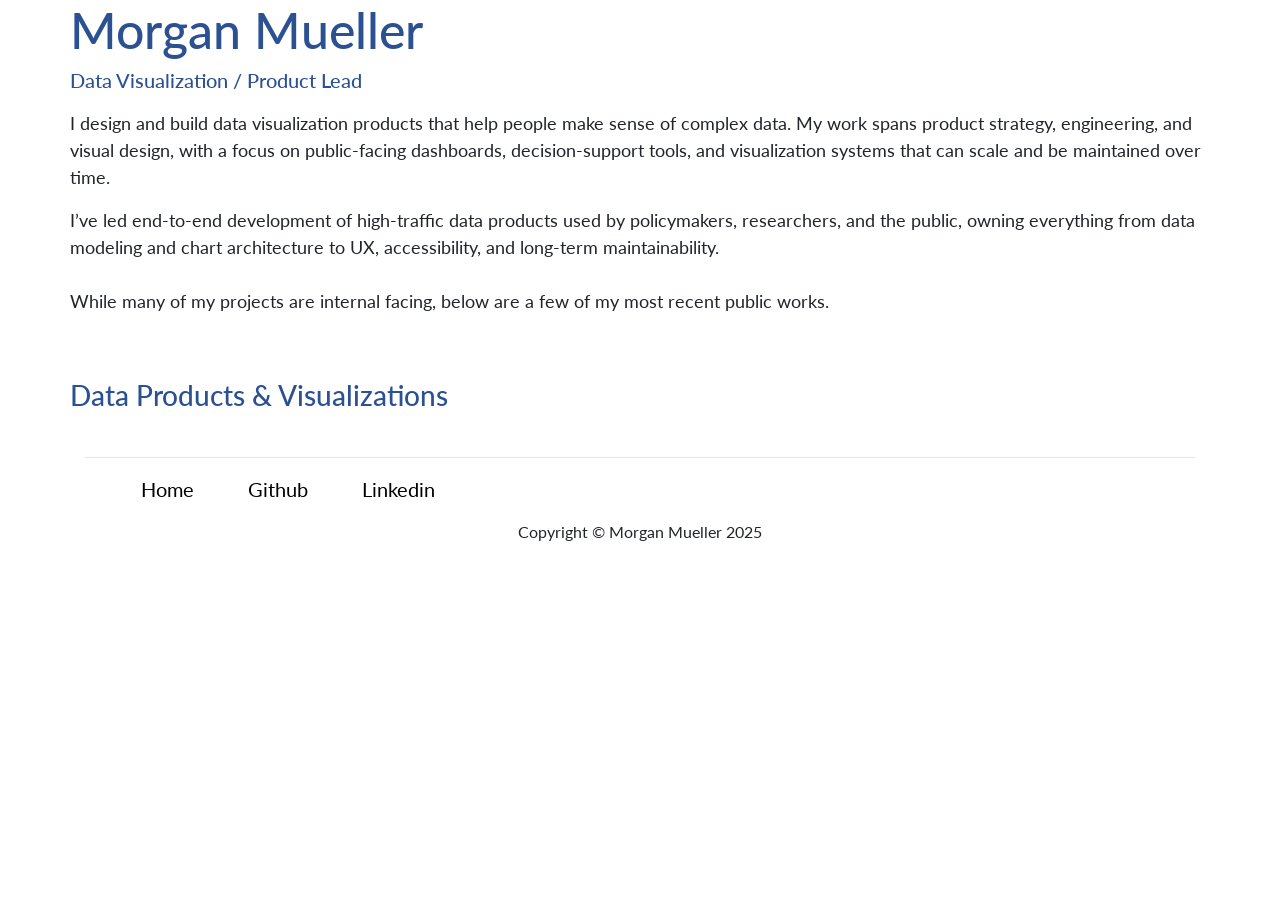
==== index.html @ 9fc016d5 "first commit" ====
<!DOCTYPE html>
<html lang="en">

<head>
  <link href="https://fonts.googleapis.com/css?family=Lato" rel="stylesheet">
  <meta property="og:title" content="Morgan Mueller | Developer & Product Lead" />
  <meta property="og:description" content="Morgan Mueller is a Data Product Lead interested in digital accessablity and pulic health" />
  <meta property="og:url" content="http://morganmueller.github.io" />

  <meta charset="utf-8">
  <meta http-equiv="X-UA-Compatible" content="IE=edge">
  <meta name="viewport" content="width=device-width, initial-scale=1">
  <meta name="author" content="Morgan Mueller">
  <meta name="description" content="Morgan Mueller. Engineer. Product Lead">
  <meta name="keywords" content="Morgan Mueller, data visualization, data journalism, product, writing, coding, programming, NYU">

  <title>Morgan Mueller | Developer & Product Lead</title>
  <link rel="stylesheet" href="https://maxcdn.bootstrapcdn.com/bootstrap/4.0.0-beta/css/bootstrap.min.css" integrity="sha384-/Y6pD6FV/Vv2HJnA6t+vslU6fwYXjCFtcEpHbNJ0lyAFsXTsjBbfaDjzALeQsN6M" crossorigin="anonymous">
  <link rel="stylesheet" href="https://maxcdn.bootstrapcdn.com/font-awesome/4.5.0/css/font-awesome.min.css">

  <!-- Custom CSS -->
  <link href="./css/main.css" rel="stylesheet">
</head>

<body>

  
  <!-- Page Content -->
  <div class="container">

    <!-- Page Header -->
    <div class="row">
      <div class="intro">
        <h1>Morgan Mueller</h1>
        <h4>Data Visualization / Product Lead</h4>
        
        <p>
          I design and build data visualization products that help people make sense of complex data.
          My work spans product strategy, engineering, and visual design, with a focus on
          public-facing dashboards, decision-support tools, and visualization systems that
          can scale and be maintained over time.
        </p>
        
        <p>
        I’ve led end-to-end development of high-traffic data products used by policymakers,
        researchers, and the public, owning everything from data modeling and chart
        architecture to UX, accessibility, and long-term maintainability.
        <br>
        <br>
        While many of my projects are internal facing, below are a few of my most recent public works.
        </p>
      <br>
      <br>

      </div>
    </div>
    <!-- /.row -->

  <!-- Projects Row -->
  <div class="row data">
    <h3>Data Products & Visualizations</h3>
  </div>
  <section id="code-projects">
  </section>
  
    
  <hr>

  <!-- Footer -->
  <footer>
    <div class="container">
      <div class="row">
        <nav>
          <ul>
            <li><a href="#">Home</a></li>
            <li id="github"><a href="https://github.com/morganmueller" target="blank">Github</a></li>
            <li><a href="https://www.linkedin.com/in/morgan-mueller-6b3719a3/" target="_blank">Linkedin</a></li>
          </ul>
        </nav>

        <div class="col-lg-12">
          <p>Copyright &copy; Morgan Mueller 2025</p>
        </div>
      </div>
    <!-- /.row -->
    </div>
  </footer>

  </div>

  <!-- /.container -->

  <script src="https://d3js.org/d3.v5.min.js"></script>
  <script src="main.js"></script>

</body>
</html>
---- css/main.css ----
body {
  font-family: 'Lato', sans-serif, 'Times New Roman';
 }

.container {
  /*max-width: 50em;*/
  margin: 0 auto;
  width: 90%;
}

li {
  display: inline-block;
  padding-right: 50px;
  font-size: 20px;
}

i {
  color: black;
}

.icon {
  padding-right: 15px;
}

h1 {
  font-size: 50px;
  text-align: left;
  color: rgb(43, 81, 147);
}

h3 {
  text-align: left;
  color: rgb(43, 81, 147);
}

.intro h4 {
  text-align: left;
  font-size: 20px;
  padding-bottom: 10px;
  color: rgb(43, 81, 147);
}


nav ul{
  padding-left: 0;
  text-align: left;
}

nav ul li:last-child{
  padding-right: 0;
}

section {
  padding: 10px 0 10px 0;
}

#code-projects {
  display: flex;
  flex-wrap: wrap;
  justify-content: space-between;
}

#writing-projects {
  max-width: 800px;
}

.intro {
  margin: 0 auto
}

.intro p {
  font-size: 18px;
}

span {
  color: #fafafa;
  padding: 3px;
}

.data h2,
.writing h2,
.open-source h2 {
  margin-left: 15px;
  /*font-size: 34px;*/
  color: rgb(43, 81, 147);
}

a {
  color: black;
}

.linkout {
  color: #666666;
}

/*.portfolio-item:hover {
  opacity: 0.65;
  cursor: pointer;
}*/

.portfolio-item {
  border: 1px solid #d3d3d3;
  padding: 12px;
  margin: 0.75em 0;
  border-radius: 4px;
  background-color: #fff;
}
#code-projects .portfolio-item {
  width: 320px;
  margin: .5em 0;
}

.portfolio-item__title {
  font-size: 1.2em;
  margin: .5em auto;
  line-height: 1.2;
}

.portfolio-item__org {
  font-size: .9em;
}

.portfolio-item__org span {
  color: #606060;
  font-weight: 600;
  padding: 3px;
}

.portfolio-item img {
  width: 300px;
}

footer {
  margin: 10px 0;
  text-align: center;
}

.lightbox {
  display: none;
}

.lightbox p {
  font-size: 20px;
}

@media screen and (max-width: 484px) {
  .portfolio-item {
  margin: 1em auto;
  border-bottom: 2px solid #d3d3d3;
  }

  .portfolio-item__title {
    margin: 1em auto;
  }
}
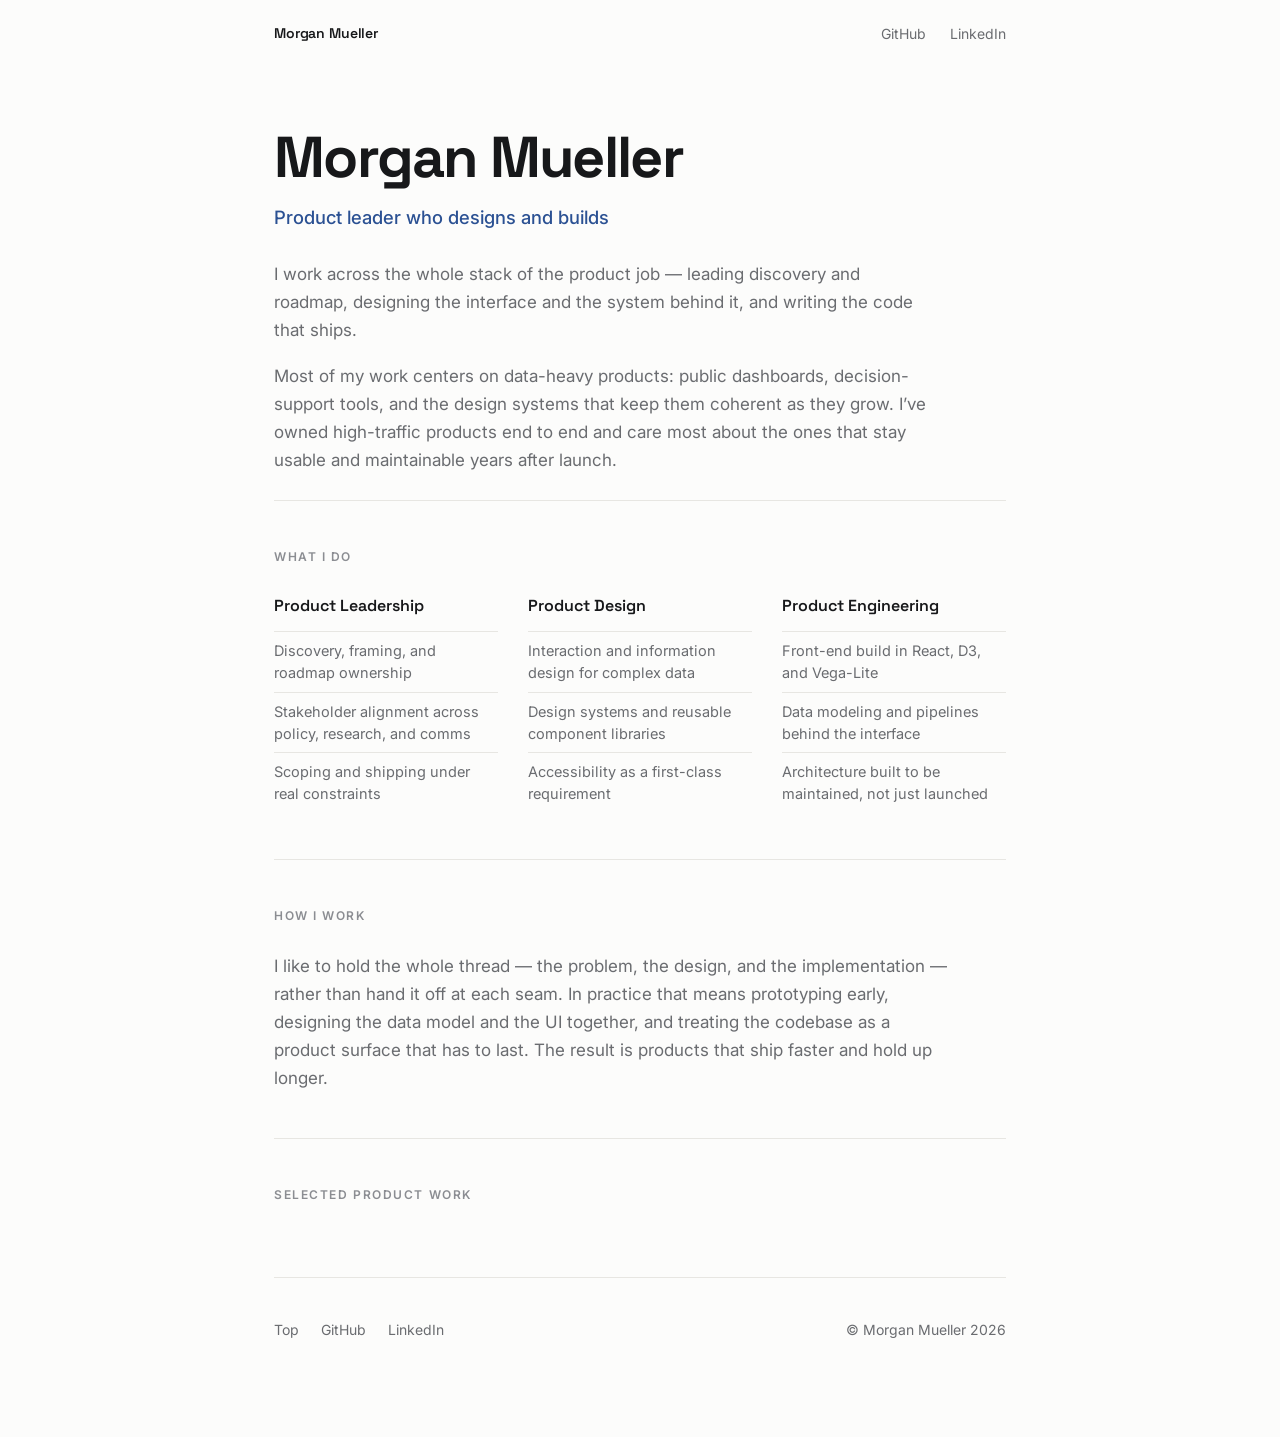
==== commit 0fe54e5b: "Add files via upload" ====
--- a/index.html
+++ b/index.html
@@ -2,93 +2,116 @@
 <html lang="en">
 
 <head>
-  <link href="https://fonts.googleapis.com/css?family=Lato" rel="stylesheet">
-  <meta property="og:title" content="Morgan Mueller | Developer & Product Lead" />
-  <meta property="og:description" content="Morgan Mueller is a Data Product Lead interested in digital accessablity and pulic health" />
-  <meta property="og:url" content="http://morganmueller.github.io" />
+  <meta charset="utf-8">
+  <meta name="viewport" content="width=device-width, initial-scale=1">
+  <meta name="color-scheme" content="light dark">
 
-  <meta charset="utf-8">
-  <meta http-equiv="X-UA-Compatible" content="IE=edge">
-  <meta name="viewport" content="width=device-width, initial-scale=1">
+  <title>Morgan Mueller | Product Lead, Designer & Engineer</title>
   <meta name="author" content="Morgan Mueller">
-  <meta name="description" content="Morgan Mueller. Engineer. Product Lead">
-  <meta name="keywords" content="Morgan Mueller, data visualization, data journalism, product, writing, coding, programming, NYU">
+  <meta name="description" content="Morgan Mueller is a product leader who designs and builds data-driven products end to end.">
+  <meta name="keywords" content="Morgan Mueller, product leadership, product design, product engineering, product management, data visualization, design systems, public health">
 
-  <title>Morgan Mueller | Developer & Product Lead</title>
-  <link rel="stylesheet" href="https://maxcdn.bootstrapcdn.com/bootstrap/4.0.0-beta/css/bootstrap.min.css" integrity="sha384-/Y6pD6FV/Vv2HJnA6t+vslU6fwYXjCFtcEpHbNJ0lyAFsXTsjBbfaDjzALeQsN6M" crossorigin="anonymous">
-  <link rel="stylesheet" href="https://maxcdn.bootstrapcdn.com/font-awesome/4.5.0/css/font-awesome.min.css">
+  <link rel="canonical" href="https://morganmueller.com">
+  <meta property="og:title" content="Morgan Mueller | Product Lead, Designer & Engineer" />
+  <meta property="og:description" content="Morgan Mueller is a product leader who designs and builds data-driven products end to end." />
+  <meta property="og:url" content="https://morganmueller.com" />
+  <meta property="og:type" content="website" />
 
-  <!-- Custom CSS -->
+  <link rel="preconnect" href="https://fonts.googleapis.com">
+  <link rel="preconnect" href="https://fonts.gstatic.com" crossorigin>
+  <link href="https://fonts.googleapis.com/css2?family=Inter:wght@400;500;600&family=Space+Grotesk:wght@500;600;700&display=swap" rel="stylesheet">
+
   <link href="./css/main.css" rel="stylesheet">
 </head>
 
-<body>
+<body id="top">
 
-  
-  <!-- Page Content -->
-  <div class="container">
+  <div class="wrap">
 
-    <!-- Page Header -->
-    <div class="row">
-      <div class="intro">
+    <header class="topbar">
+      <span class="monogram">Morgan Mueller</span>
+      <nav class="topbar__nav">
+        <a href="https://github.com/morganmueller" target="_blank" rel="noopener">GitHub</a>
+        <a href="https://www.linkedin.com/in/morgan-mueller-6b3719a3/" target="_blank" rel="noopener">LinkedIn</a>
+      </nav>
+    </header>
+
+    <main>
+
+      <section class="hero">
         <h1>Morgan Mueller</h1>
-        <h4>Data Visualization / Product Lead</h4>
-        
+        <p class="hero__role">Product leader who designs and builds</p>
+        <p class="hero__lede">
+          I work across the whole stack of the product job &mdash; leading discovery and
+          roadmap, designing the interface and the system behind it, and writing the code
+          that ships.
+        </p>
+        <p class="hero__lede">
+          Most of my work centers on data-heavy products: public dashboards,
+          decision-support tools, and the design systems that keep them coherent as they
+          grow. I&rsquo;ve owned high-traffic products end to end and care most about the
+          ones that stay usable and maintainable years after launch.
+        </p>
+      </section>
+
+      <section class="caps">
+        <h2 class="section-label">What I do</h2>
+        <div class="caps__grid">
+          <div class="cap">
+            <h3>Product Leadership</h3>
+            <ul>
+              <li>Discovery, framing, and roadmap ownership</li>
+              <li>Stakeholder alignment across policy, research, and comms</li>
+              <li>Scoping and shipping under real constraints</li>
+            </ul>
+          </div>
+          <div class="cap">
+            <h3>Product Design</h3>
+            <ul>
+              <li>Interaction and information design for complex data</li>
+              <li>Design systems and reusable component libraries</li>
+              <li>Accessibility as a first-class requirement</li>
+            </ul>
+          </div>
+          <div class="cap">
+            <h3>Product Engineering</h3>
+            <ul>
+              <li>Front-end build in React, D3, and Vega-Lite</li>
+              <li>Data modeling and pipelines behind the interface</li>
+              <li>Architecture built to be maintained, not just launched</li>
+            </ul>
+          </div>
+        </div>
+      </section>
+
+      <section class="how">
+        <h2 class="section-label">How I work</h2>
         <p>
-          I design and build data visualization products that help people make sense of complex data.
-          My work spans product strategy, engineering, and visual design, with a focus on
-          public-facing dashboards, decision-support tools, and visualization systems that
-          can scale and be maintained over time.
+          I like to hold the whole thread &mdash; the problem, the design, and the
+          implementation &mdash; rather than hand it off at each seam. In practice that
+          means prototyping early, designing the data model and the UI together, and
+          treating the codebase as a product surface that has to last. The result is
+          products that ship faster and hold up longer.
         </p>
-        
-        <p>
-        I’ve led end-to-end development of high-traffic data products used by policymakers,
-        researchers, and the public, owning everything from data modeling and chart
-        architecture to UX, accessibility, and long-term maintainability.
-        <br>
-        <br>
-        While many of my projects are internal facing, below are a few of my most recent public works.
-        </p>
-      <br>
-      <br>
+      </section>
 
+      <section class="work">
+        <h2 class="section-label">Selected product work</h2>
+        <div id="code-projects" class="work__grid"></div>
+      </section>
+
+    </main>
+
+    <footer class="foot">
+      <div class="foot__links">
+        <a href="#top">Top</a>
+        <a href="https://github.com/morganmueller" target="_blank" rel="noopener">GitHub</a>
+        <a href="https://www.linkedin.com/in/morgan-mueller-6b3719a3/" target="_blank" rel="noopener">LinkedIn</a>
       </div>
-    </div>
-    <!-- /.row -->
-
-  <!-- Projects Row -->
-  <div class="row data">
-    <h3>Data Products & Visualizations</h3>
-  </div>
-  <section id="code-projects">
-  </section>
-  
-    
-  <hr>
-
-  <!-- Footer -->
-  <footer>
-    <div class="container">
-      <div class="row">
-        <nav>
-          <ul>
-            <li><a href="#">Home</a></li>
-            <li id="github"><a href="https://github.com/morganmueller" target="blank">Github</a></li>
-            <li><a href="https://www.linkedin.com/in/morgan-mueller-6b3719a3/" target="_blank">Linkedin</a></li>
-          </ul>
-        </nav>
-
-        <div class="col-lg-12">
-          <p>Copyright &copy; Morgan Mueller 2025</p>
-        </div>
-      </div>
-    <!-- /.row -->
-    </div>
-  </footer>
+      <p class="foot__copy">&copy; Morgan Mueller 2026</p>
+    </footer>
 
   </div>
-
-  <!-- /.container -->
 
   <script src="https://d3js.org/d3.v5.min.js"></script>
   <script src="main.js"></script>
--- a/css/main.css
+++ b/css/main.css
@@ -1,155 +1,265 @@
- body {
-  font-family: 'Lato', sans-serif, 'Times New Roman';
- }
-
-.container {
-  /*max-width: 50em;*/
+/* ---------- Tokens ---------- */
+:root {
+  --bg: #fcfcfb;
+  --surface: #ffffff;
+  --text: #17181a;
+  --muted: #6a6c70;
+  --faint: #8b8d92;
+  --border: #e7e6e2;
+  --accent: #2b5193;
+  --accent-strong: #1f3d70;
+
+  --radius: 12px;
+  --maxw: 780px;
+
+  --font-sans: 'Inter', system-ui, -apple-system, 'Segoe UI', Roboto, Helvetica, Arial, sans-serif;
+  --font-display: 'Space Grotesk', var(--font-sans);
+}
+
+@media (prefers-color-scheme: dark) {
+  :root {
+    --bg: #0e0f12;
+    --surface: #16181c;
+    --text: #e9e9e7;
+    --muted: #a1a2a6;
+    --faint: #7d7f84;
+    --border: #24262b;
+    --accent: #8fb3ff;
+    --accent-strong: #b3ccff;
+  }
+}
+
+/* ---------- Base ---------- */
+* { box-sizing: border-box; }
+
+html { scroll-behavior: smooth; }
+
+body {
+  margin: 0;
+  background: var(--bg);
+  color: var(--text);
+  font-family: var(--font-sans);
+  font-size: 17px;
+  line-height: 1.65;
+  -webkit-font-smoothing: antialiased;
+  text-rendering: optimizeLegibility;
+}
+
+a { color: inherit; text-decoration: none; }
+
+img { max-width: 100%; }
+
+.wrap {
+  max-width: var(--maxw);
   margin: 0 auto;
-  width: 90%;
-}
-
-li {
-  display: inline-block;
-  padding-right: 50px;
-  font-size: 20px;
-}
-
-i {
-  color: black;
-}
-
-.icon {
-  padding-right: 15px;
-}
-
-h1 {
-  font-size: 50px;
-  text-align: left;
-  color: rgb(43, 81, 147);
-}
-
-h3 {
-  text-align: left;
-  color: rgb(43, 81, 147);
-}
-
-.intro h4 {
-  text-align: left;
-  font-size: 20px;
-  padding-bottom: 10px;
-  color: rgb(43, 81, 147);
-}
-
-
-nav ul{
-  padding-left: 0;
-  text-align: left;
-}
-
-nav ul li:last-child{
-  padding-right: 0;
-}
-
+  padding: 0 24px 96px;
+}
+
+/* ---------- Topbar ---------- */
+.topbar {
+  display: flex;
+  align-items: center;
+  justify-content: space-between;
+  padding: 22px 0;
+  font-size: 14px;
+}
+
+.monogram {
+  font-family: var(--font-display);
+  font-weight: 600;
+  letter-spacing: -0.01em;
+}
+
+.topbar__nav a {
+  color: var(--muted);
+  margin-left: 20px;
+  transition: color .15s ease;
+}
+
+.topbar__nav a:hover { color: var(--text); }
+
+/* ---------- Sections ---------- */
 section {
-  padding: 10px 0 10px 0;
-}
-
-#code-projects {
+  padding: 46px 0;
+  border-top: 1px solid var(--border);
+}
+
+.section-label {
+  font-size: 12px;
+  font-weight: 600;
+  letter-spacing: 0.13em;
+  text-transform: uppercase;
+  color: var(--faint);
+  margin: 0 0 26px;
+}
+
+/* ---------- Hero ---------- */
+.hero {
+  padding: 60px 0 8px;
+  border-top: 0;
+}
+
+.hero h1 {
+  font-family: var(--font-display);
+  font-size: clamp(2.6rem, 7vw, 3.6rem);
+  font-weight: 700;
+  letter-spacing: -0.03em;
+  line-height: 1.05;
+  margin: 0 0 14px;
+}
+
+.hero__role {
+  font-size: 1.15rem;
+  font-weight: 500;
+  color: var(--accent);
+  margin: 0 0 28px;
+}
+
+.hero__lede {
+  color: var(--muted);
+  margin: 0 0 18px;
+  max-width: 60ch;
+}
+
+/* ---------- Capabilities ---------- */
+.caps__grid {
+  display: grid;
+  grid-template-columns: repeat(3, 1fr);
+  gap: 30px;
+}
+
+.cap h3 {
+  font-family: var(--font-display);
+  font-size: 1rem;
+  font-weight: 600;
+  margin: 0 0 12px;
+}
+
+.cap ul {
+  list-style: none;
+  margin: 0;
+  padding: 0;
+}
+
+.cap li {
+  font-size: 14.5px;
+  color: var(--muted);
+  line-height: 1.5;
+  padding: 8px 0;
+  border-top: 1px solid var(--border);
+}
+
+/* ---------- How I work ---------- */
+.how p {
+  color: var(--muted);
+  margin: 0;
+  max-width: 62ch;
+}
+
+/* ---------- Selected work ---------- */
+.work__grid {
+  display: grid;
+  grid-template-columns: repeat(2, 1fr);
+  gap: 20px;
+}
+
+.card {
   display: flex;
-  flex-wrap: wrap;
+  flex-direction: column;
+  background: var(--surface);
+  border: 1px solid var(--border);
+  border-radius: var(--radius);
+  overflow: hidden;
+  transition: transform .18s ease, border-color .18s ease, box-shadow .18s ease;
+}
+
+.card:hover {
+  transform: translateY(-3px);
+  border-color: var(--accent);
+  box-shadow: 0 14px 34px -14px rgba(0, 0, 0, 0.22);
+}
+
+.card__thumb {
+  aspect-ratio: 16 / 10;
+  overflow: hidden;
+  background: var(--bg);
+  border-bottom: 1px solid var(--border);
+}
+
+.card__thumb img {
+  width: 100%;
+  height: 100%;
+  object-fit: cover;
+  object-position: top center;
+  display: block;
+}
+
+.card__body { padding: 18px 18px 20px; }
+
+.card__title {
+  font-family: var(--font-display);
+  font-size: 1.05rem;
+  font-weight: 600;
+  line-height: 1.25;
+  margin: 0 0 6px;
+}
+
+.card__org {
+  font-size: 11.5px;
+  font-weight: 600;
+  letter-spacing: 0.07em;
+  text-transform: uppercase;
+  color: var(--faint);
+  margin: 0 0 10px;
+}
+
+.card__meta {
+  font-size: 14px;
+  color: var(--muted);
+  line-height: 1.5;
+  margin: 0;
+}
+
+.card__role {
+  color: var(--text);
+  font-weight: 500;
+}
+
+/* ---------- Footer ---------- */
+.foot {
+  display: flex;
+  align-items: center;
   justify-content: space-between;
-}
-
-#writing-projects {
-  max-width: 800px;
-}
-
-.intro {
-  margin: 0 auto
-}
-
-.intro p {
-  font-size: 18px;
-}
-
-span {
-  color: #fafafa;
-  padding: 3px;
-}
-
-.data h2,
-.writing h2,
-.open-source h2 {
-  margin-left: 15px;
-  /*font-size: 34px;*/
-  color: rgb(43, 81, 147);
-}
-
-a {
-  color: black;
-}
-
-.linkout {
-  color: #666666;
-}
-
-/*.portfolio-item:hover {
-  opacity: 0.65;
-  cursor: pointer;
-}*/
-
-.portfolio-item {
-  border: 1px solid #d3d3d3;
-  padding: 12px;
-  margin: 0.75em 0;
-  border-radius: 4px;
-  background-color: #fff;
-}
-#code-projects .portfolio-item {
-  width: 320px;
-  margin: .5em 0;
-}
-
-.portfolio-item__title {
-  font-size: 1.2em;
-  margin: .5em auto;
-  line-height: 1.2;
-}
-
-.portfolio-item__org {
-  font-size: .9em;
-}
-
-.portfolio-item__org span {
-  color: #606060;
-  font-weight: 600;
-  padding: 3px;
-}
-
-.portfolio-item img {
-  width: 300px;
-}
-
-footer {
-  margin: 10px 0;
-  text-align: center;
-}
-
-.lightbox {
-  display: none;
-}
-
-.lightbox p {
-  font-size: 20px;
-}
-
-@media screen and (max-width: 484px) {
-  .portfolio-item {
-  margin: 1em auto;
-  border-bottom: 2px solid #d3d3d3;
+  padding-top: 40px;
+  border-top: 1px solid var(--border);
+  font-size: 14px;
+  color: var(--muted);
+}
+
+.foot__links a {
+  margin-right: 18px;
+  transition: color .15s ease;
+}
+
+.foot__links a:hover { color: var(--text); }
+
+.foot__copy { margin: 0; }
+
+/* ---------- Responsive ---------- */
+@media (max-width: 640px) {
+  body { font-size: 16px; }
+
+  section { padding: 36px 0; }
+
+  .hero { padding-top: 44px; }
+
+  .caps__grid { grid-template-columns: 1fr; gap: 26px; }
+
+  .work__grid { grid-template-columns: 1fr; }
+
+  .foot {
+    flex-direction: column;
+    align-items: flex-start;
+    gap: 12px;
   }
-
-  .portfolio-item__title {
-    margin: 1em auto;
-  }
-}+}
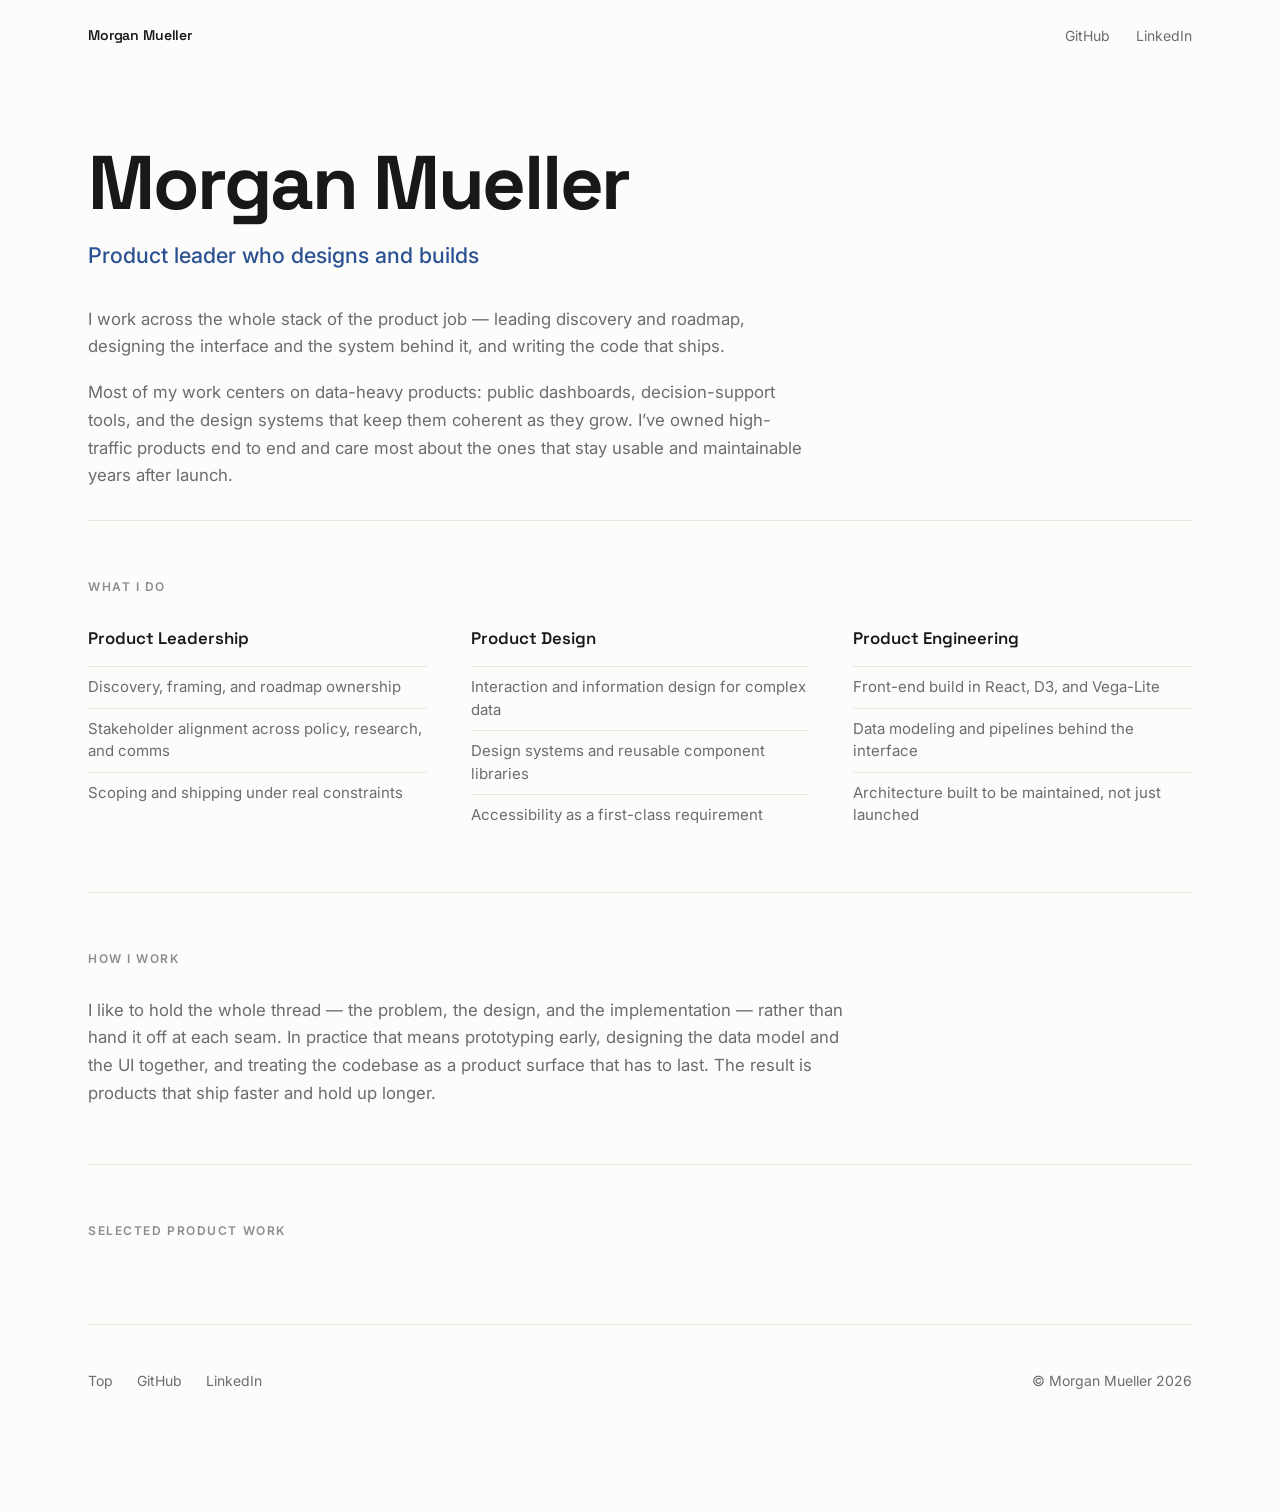
==== commit 0a9ab074: "Add files via upload" ====
--- a/index.html
+++ b/index.html
@@ -4,7 +4,7 @@
 <head>
   <meta charset="utf-8">
   <meta name="viewport" content="width=device-width, initial-scale=1">
-  <meta name="color-scheme" content="light dark">
+  <meta name="color-scheme" content="light only">
 
   <title>Morgan Mueller | Product Lead, Designer & Engineer</title>
   <meta name="author" content="Morgan Mueller">
--- a/css/main.css
+++ b/css/main.css
@@ -10,23 +10,10 @@
   --accent-strong: #1f3d70;
 
   --radius: 12px;
-  --maxw: 780px;
+  --maxw: 1200px;
 
   --font-sans: 'Inter', system-ui, -apple-system, 'Segoe UI', Roboto, Helvetica, Arial, sans-serif;
   --font-display: 'Space Grotesk', var(--font-sans);
-}
-
-@media (prefers-color-scheme: dark) {
-  :root {
-    --bg: #0e0f12;
-    --surface: #16181c;
-    --text: #e9e9e7;
-    --muted: #a1a2a6;
-    --faint: #7d7f84;
-    --border: #24262b;
-    --accent: #8fb3ff;
-    --accent-strong: #b3ccff;
-  }
 }
 
 /* ---------- Base ---------- */
@@ -52,7 +39,7 @@
 .wrap {
   max-width: var(--maxw);
   margin: 0 auto;
-  padding: 0 24px 96px;
+  padding: 0 48px 120px;
 }
 
 /* ---------- Topbar ---------- */
@@ -60,7 +47,7 @@
   display: flex;
   align-items: center;
   justify-content: space-between;
-  padding: 22px 0;
+  padding: 24px 0;
   font-size: 14px;
 }
 
@@ -72,7 +59,7 @@
 
 .topbar__nav a {
   color: var(--muted);
-  margin-left: 20px;
+  margin-left: 22px;
   transition: color .15s ease;
 }
 
@@ -80,7 +67,7 @@
 
 /* ---------- Sections ---------- */
 section {
-  padding: 46px 0;
+  padding: 56px 0;
   border-top: 1px solid var(--border);
 }
 
@@ -90,49 +77,50 @@
   letter-spacing: 0.13em;
   text-transform: uppercase;
   color: var(--faint);
-  margin: 0 0 26px;
+  margin: 0 0 28px;
 }
 
 /* ---------- Hero ---------- */
 .hero {
-  padding: 60px 0 8px;
+  padding: 72px 0 12px;
   border-top: 0;
 }
 
 .hero h1 {
   font-family: var(--font-display);
-  font-size: clamp(2.6rem, 7vw, 3.6rem);
+  font-size: clamp(2.9rem, 6.5vw, 4.75rem);
   font-weight: 700;
   letter-spacing: -0.03em;
-  line-height: 1.05;
-  margin: 0 0 14px;
+  line-height: 1.04;
+  margin: 0 0 16px;
 }
 
 .hero__role {
-  font-size: 1.15rem;
+  font-size: clamp(1.15rem, 2vw, 1.35rem);
   font-weight: 500;
   color: var(--accent);
-  margin: 0 0 28px;
+  margin: 0 0 32px;
 }
 
 .hero__lede {
+  font-size: 1.05rem;
   color: var(--muted);
   margin: 0 0 18px;
-  max-width: 60ch;
+  max-width: 65ch;
 }
 
 /* ---------- Capabilities ---------- */
 .caps__grid {
   display: grid;
   grid-template-columns: repeat(3, 1fr);
-  gap: 30px;
+  gap: 44px;
 }
 
 .cap h3 {
   font-family: var(--font-display);
-  font-size: 1rem;
-  font-weight: 600;
-  margin: 0 0 12px;
+  font-size: 1.05rem;
+  font-weight: 600;
+  margin: 0 0 14px;
 }
 
 .cap ul {
@@ -142,25 +130,26 @@
 }
 
 .cap li {
-  font-size: 14.5px;
+  font-size: 15px;
   color: var(--muted);
   line-height: 1.5;
-  padding: 8px 0;
+  padding: 9px 0;
   border-top: 1px solid var(--border);
 }
 
 /* ---------- How I work ---------- */
 .how p {
-  color: var(--muted);
-  margin: 0;
-  max-width: 62ch;
+  font-size: 1.05rem;
+  color: var(--muted);
+  margin: 0;
+  max-width: 70ch;
 }
 
 /* ---------- Selected work ---------- */
 .work__grid {
   display: grid;
   grid-template-columns: repeat(2, 1fr);
-  gap: 20px;
+  gap: 28px;
 }
 
 .card {
@@ -176,7 +165,7 @@
 .card:hover {
   transform: translateY(-3px);
   border-color: var(--accent);
-  box-shadow: 0 14px 34px -14px rgba(0, 0, 0, 0.22);
+  box-shadow: 0 16px 38px -16px rgba(0, 0, 0, 0.22);
 }
 
 .card__thumb {
@@ -194,14 +183,14 @@
   display: block;
 }
 
-.card__body { padding: 18px 18px 20px; }
+.card__body { padding: 22px 24px 26px; }
 
 .card__title {
   font-family: var(--font-display);
-  font-size: 1.05rem;
+  font-size: 1.2rem;
   font-weight: 600;
   line-height: 1.25;
-  margin: 0 0 6px;
+  margin: 0 0 8px;
 }
 
 .card__org {
@@ -210,13 +199,13 @@
   letter-spacing: 0.07em;
   text-transform: uppercase;
   color: var(--faint);
-  margin: 0 0 10px;
+  margin: 0 0 12px;
 }
 
 .card__meta {
-  font-size: 14px;
-  color: var(--muted);
-  line-height: 1.5;
+  font-size: 14.5px;
+  color: var(--muted);
+  line-height: 1.55;
   margin: 0;
 }
 
@@ -230,14 +219,14 @@
   display: flex;
   align-items: center;
   justify-content: space-between;
-  padding-top: 40px;
+  padding-top: 44px;
   border-top: 1px solid var(--border);
   font-size: 14px;
   color: var(--muted);
 }
 
 .foot__links a {
-  margin-right: 18px;
+  margin-right: 20px;
   transition: color .15s ease;
 }
 
@@ -246,16 +235,22 @@
 .foot__copy { margin: 0; }
 
 /* ---------- Responsive ---------- */
-@media (max-width: 640px) {
+@media (max-width: 860px) {
+  .wrap { padding: 0 32px 96px; }
+
+  section { padding: 44px 0; }
+
+  .hero { padding-top: 52px; }
+
+  .caps__grid { grid-template-columns: 1fr; gap: 28px; }
+
+  .work__grid { grid-template-columns: 1fr; gap: 22px; }
+}
+
+@media (max-width: 560px) {
   body { font-size: 16px; }
 
-  section { padding: 36px 0; }
-
-  .hero { padding-top: 44px; }
-
-  .caps__grid { grid-template-columns: 1fr; gap: 26px; }
-
-  .work__grid { grid-template-columns: 1fr; }
+  .wrap { padding: 0 20px 80px; }
 
   .foot {
     flex-direction: column;
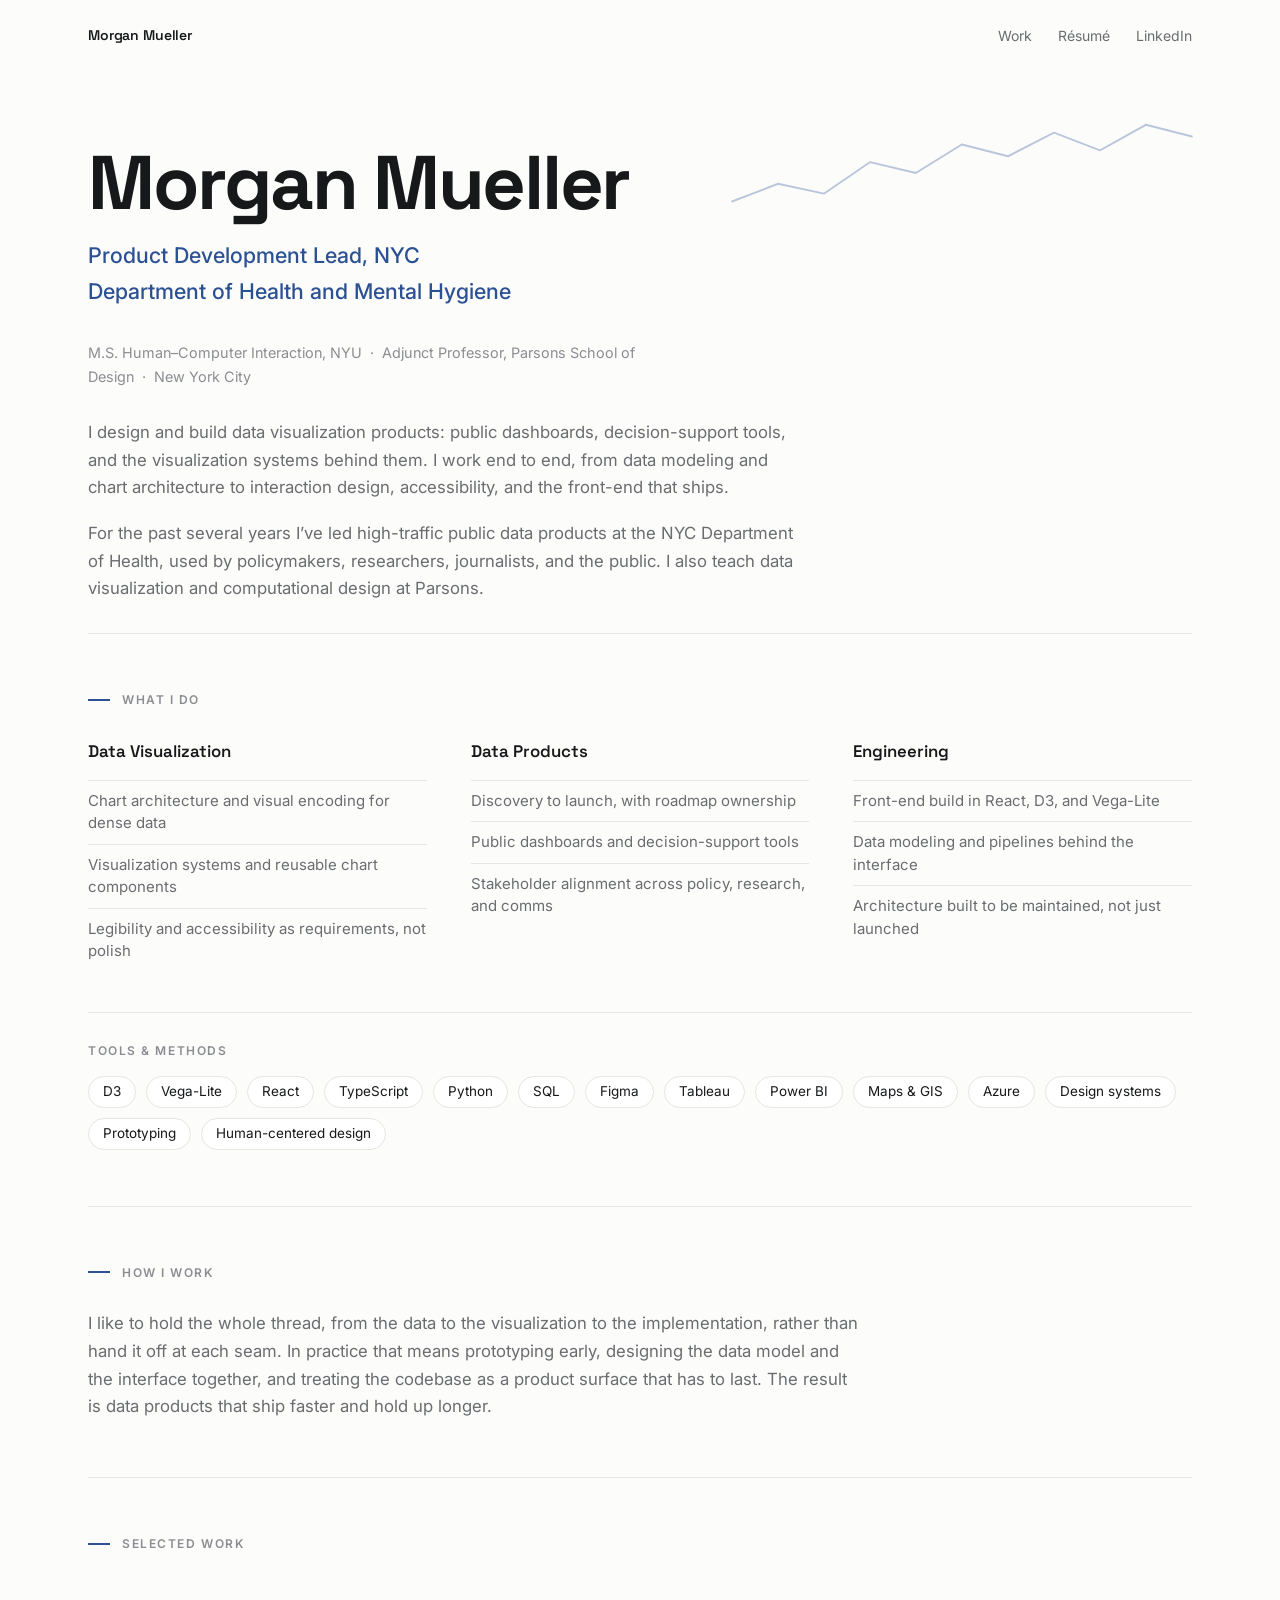
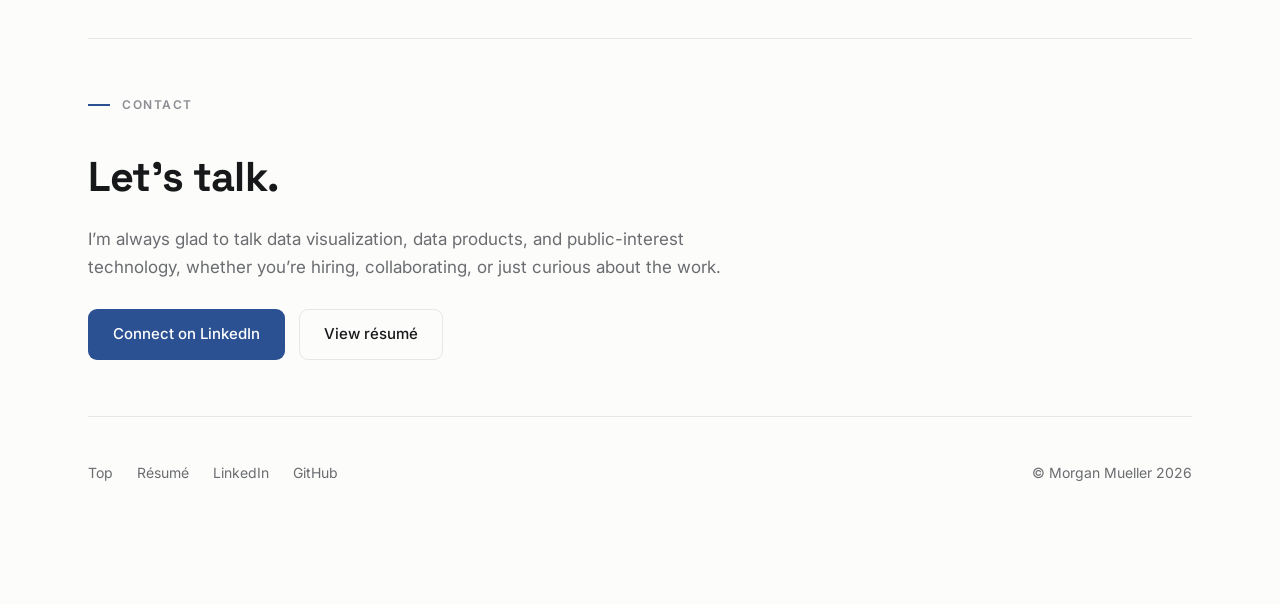
==== commit 0af92162: "Add files via upload" ====
--- a/index.html
+++ b/index.html
@@ -6,16 +6,25 @@
   <meta name="viewport" content="width=device-width, initial-scale=1">
   <meta name="color-scheme" content="light only">
 
-  <title>Morgan Mueller | Product Lead, Designer & Engineer</title>
+  <title>Morgan Mueller | Data Visualization & Data Products</title>
   <meta name="author" content="Morgan Mueller">
-  <meta name="description" content="Morgan Mueller is a product leader who designs and builds data-driven products end to end.">
-  <meta name="keywords" content="Morgan Mueller, product leadership, product design, product engineering, product management, data visualization, design systems, public health">
+  <meta name="description" content="Morgan Mueller designs and builds data visualization products: public dashboards, decision-support tools, and the visualization systems behind them.">
+  <meta name="keywords" content="Morgan Mueller, data visualization, data products, dashboards, information design, D3, Vega-Lite, visualization systems, product design, product engineering, public health">
 
   <link rel="canonical" href="https://morganmueller.com">
-  <meta property="og:title" content="Morgan Mueller | Product Lead, Designer & Engineer" />
-  <meta property="og:description" content="Morgan Mueller is a product leader who designs and builds data-driven products end to end." />
+  <link rel="icon" href="assets/favicon.svg" type="image/svg+xml">
+  <link rel="icon" href="assets/favicon-32.png" sizes="32x32" type="image/png">
+  <link rel="apple-touch-icon" href="assets/apple-touch-icon.png">
+
+  <meta property="og:title" content="Morgan Mueller | Data Visualization & Data Products" />
+  <meta property="og:description" content="I design and build data visualization products: public dashboards, decision-support tools, and the visualization systems behind them." />
   <meta property="og:url" content="https://morganmueller.com" />
   <meta property="og:type" content="website" />
+  <meta property="og:image" content="https://morganmueller.com/assets/og-image.png" />
+  <meta name="twitter:card" content="summary_large_image" />
+  <meta name="twitter:title" content="Morgan Mueller | Data Visualization & Data Products" />
+  <meta name="twitter:description" content="I design and build data visualization products, end to end." />
+  <meta name="twitter:image" content="https://morganmueller.com/assets/og-image.png" />
 
   <link rel="preconnect" href="https://fonts.googleapis.com">
   <link rel="preconnect" href="https://fonts.gstatic.com" crossorigin>
@@ -31,7 +40,8 @@
     <header class="topbar">
       <span class="monogram">Morgan Mueller</span>
       <nav class="topbar__nav">
-        <a href="https://github.com/morganmueller" target="_blank" rel="noopener">GitHub</a>
+        <a href="#work">Work</a>
+        <a href="assets/resume.pdf" target="_blank" rel="noopener">Résumé</a>
         <a href="https://www.linkedin.com/in/morgan-mueller-6b3719a3/" target="_blank" rel="noopener">LinkedIn</a>
       </nav>
     </header>
@@ -39,18 +49,27 @@
     <main>
 
       <section class="hero">
+        <svg class="hero__spark" viewBox="0 0 640 120" preserveAspectRatio="none" aria-hidden="true">
+          <polyline points="0,92 64,74 128,84 192,52 256,63 320,34 384,46 448,22 512,40 576,14 640,26" />
+        </svg>
         <h1>Morgan Mueller</h1>
-        <p class="hero__role">Product leader who designs and builds</p>
-        <p class="hero__lede">
-          I work across the whole stack of the product job &mdash; leading discovery and
-          roadmap, designing the interface and the system behind it, and writing the code
-          that ships.
+        <p class="hero__role">Product Development Lead, NYC Department of Health and Mental Hygiene</p>
+        <p class="hero__meta">
+          M.S. Human&ndash;Computer Interaction, NYU &nbsp;&middot;&nbsp;
+          Adjunct Professor, Parsons School of Design &nbsp;&middot;&nbsp;
+          New York City
         </p>
         <p class="hero__lede">
-          Most of my work centers on data-heavy products: public dashboards,
-          decision-support tools, and the design systems that keep them coherent as they
-          grow. I&rsquo;ve owned high-traffic products end to end and care most about the
-          ones that stay usable and maintainable years after launch.
+          I design and build data visualization products: public dashboards,
+          decision-support tools, and the visualization systems behind them. I work end
+          to end, from data modeling and chart architecture to interaction design,
+          accessibility, and the front-end that ships.
+        </p>
+        <p class="hero__lede">
+          For the past several years I&rsquo;ve led high-traffic public data products at the
+          NYC Department of Health, used by policymakers, researchers, journalists,
+          and the public. I also teach data visualization and computational design at
+          Parsons.
         </p>
       </section>
 
@@ -58,23 +77,23 @@
         <h2 class="section-label">What I do</h2>
         <div class="caps__grid">
           <div class="cap">
-            <h3>Product Leadership</h3>
+            <h3>Data Visualization</h3>
             <ul>
-              <li>Discovery, framing, and roadmap ownership</li>
-              <li>Stakeholder alignment across policy, research, and comms</li>
-              <li>Scoping and shipping under real constraints</li>
+              <li>Chart architecture and visual encoding for dense data</li>
+              <li>Visualization systems and reusable chart components</li>
+              <li>Legibility and accessibility as requirements, not polish</li>
             </ul>
           </div>
           <div class="cap">
-            <h3>Product Design</h3>
+            <h3>Data Products</h3>
             <ul>
-              <li>Interaction and information design for complex data</li>
-              <li>Design systems and reusable component libraries</li>
-              <li>Accessibility as a first-class requirement</li>
+              <li>Discovery to launch, with roadmap ownership</li>
+              <li>Public dashboards and decision-support tools</li>
+              <li>Stakeholder alignment across policy, research, and comms</li>
             </ul>
           </div>
           <div class="cap">
-            <h3>Product Engineering</h3>
+            <h3>Engineering</h3>
             <ul>
               <li>Front-end build in React, D3, and Vega-Lite</li>
               <li>Data modeling and pipelines behind the interface</li>
@@ -82,22 +101,55 @@
             </ul>
           </div>
         </div>
+        <div class="tools">
+          <span class="tools__label">Tools &amp; methods</span>
+          <ul class="chips">
+            <li>D3</li>
+            <li>Vega-Lite</li>
+            <li>React</li>
+            <li>TypeScript</li>
+            <li>Python</li>
+            <li>SQL</li>
+            <li>Figma</li>
+            <li>Tableau</li>
+            <li>Power BI</li>
+            <li>Maps &amp; GIS</li>
+            <li>Azure</li>
+            <li>Design systems</li>
+            <li>Prototyping</li>
+            <li>Human-centered design</li>
+          </ul>
+        </div>
       </section>
 
       <section class="how">
         <h2 class="section-label">How I work</h2>
         <p>
-          I like to hold the whole thread &mdash; the problem, the design, and the
-          implementation &mdash; rather than hand it off at each seam. In practice that
-          means prototyping early, designing the data model and the UI together, and
-          treating the codebase as a product surface that has to last. The result is
-          products that ship faster and hold up longer.
+          I like to hold the whole thread, from the data to the visualization to the
+          implementation, rather than hand it off at each seam. In practice that
+          means prototyping early, designing the data model and the interface together,
+          and treating the codebase as a product surface that has to last. The result is
+          data products that ship faster and hold up longer.
         </p>
       </section>
 
-      <section class="work">
-        <h2 class="section-label">Selected product work</h2>
+      <section class="work" id="work">
+        <h2 class="section-label">Selected work</h2>
         <div id="code-projects" class="work__grid"></div>
+      </section>
+
+      <section class="contact">
+        <h2 class="section-label">Contact</h2>
+        <p class="contact__lead">Let&rsquo;s talk.</p>
+        <p class="contact__body">
+          I&rsquo;m always glad to talk data visualization, data products, and
+          public-interest technology, whether you&rsquo;re hiring, collaborating,
+          or just curious about the work.
+        </p>
+        <div class="contact__actions">
+          <a class="btn btn--primary" href="https://www.linkedin.com/in/morgan-mueller-6b3719a3/" target="_blank" rel="noopener">Connect on LinkedIn</a>
+          <a class="btn btn--ghost" href="assets/resume.pdf" target="_blank" rel="noopener">View résumé</a>
+        </div>
       </section>
 
     </main>
@@ -105,8 +157,9 @@
     <footer class="foot">
       <div class="foot__links">
         <a href="#top">Top</a>
+        <a href="assets/resume.pdf" target="_blank" rel="noopener">Résumé</a>
+        <a href="https://www.linkedin.com/in/morgan-mueller-6b3719a3/" target="_blank" rel="noopener">LinkedIn</a>
         <a href="https://github.com/morganmueller" target="_blank" rel="noopener">GitHub</a>
-        <a href="https://www.linkedin.com/in/morgan-mueller-6b3719a3/" target="_blank" rel="noopener">LinkedIn</a>
       </div>
       <p class="foot__copy">&copy; Morgan Mueller 2026</p>
     </footer>
--- a/css/main.css
+++ b/css/main.css
@@ -71,7 +71,12 @@
   border-top: 1px solid var(--border);
 }
 
+section[id] { scroll-margin-top: 28px; }
+
 .section-label {
+  display: flex;
+  align-items: center;
+  gap: 12px;
   font-size: 12px;
   font-weight: 600;
   letter-spacing: 0.13em;
@@ -80,13 +85,49 @@
   margin: 0 0 28px;
 }
 
+.section-label::before {
+  content: "";
+  width: 22px;
+  height: 2px;
+  background: var(--accent);
+  flex: none;
+}
+
 /* ---------- Hero ---------- */
 .hero {
+  position: relative;
   padding: 72px 0 12px;
   border-top: 0;
 }
 
+.hero__spark {
+  position: absolute;
+  top: 40px;
+  right: 0;
+  width: min(46%, 460px);
+  height: 118px;
+  overflow: visible;
+  pointer-events: none;
+}
+
+.hero__spark polyline {
+  fill: none;
+  stroke: var(--accent);
+  stroke-width: 2;
+  stroke-linecap: round;
+  stroke-linejoin: round;
+  opacity: 0.32;
+  stroke-dasharray: 1400;
+  stroke-dashoffset: 1400;
+  animation: spark-draw 1.6s cubic-bezier(.2, .7, .2, 1) 0.2s forwards;
+}
+
+@keyframes spark-draw {
+  to { stroke-dashoffset: 0; }
+}
+
 .hero h1 {
+  position: relative;
   font-family: var(--font-display);
   font-size: clamp(2.9rem, 6.5vw, 4.75rem);
   font-weight: 700;
@@ -96,10 +137,19 @@
 }
 
 .hero__role {
+  position: relative;
   font-size: clamp(1.15rem, 2vw, 1.35rem);
   font-weight: 500;
   color: var(--accent);
   margin: 0 0 32px;
+  max-width: 32ch;
+}
+
+.hero__meta {
+  font-size: 0.9rem;
+  color: var(--faint);
+  margin: 0 0 30px;
+  max-width: 65ch;
 }
 
 .hero__lede {
@@ -135,6 +185,42 @@
   line-height: 1.5;
   padding: 9px 0;
   border-top: 1px solid var(--border);
+}
+
+/* ---------- Tools & methods ---------- */
+.tools {
+  margin-top: 40px;
+  padding-top: 28px;
+  border-top: 1px solid var(--border);
+}
+
+.tools__label {
+  display: block;
+  font-size: 12px;
+  font-weight: 600;
+  letter-spacing: 0.13em;
+  text-transform: uppercase;
+  color: var(--faint);
+  margin-bottom: 16px;
+}
+
+.chips {
+  list-style: none;
+  display: flex;
+  flex-wrap: wrap;
+  gap: 10px;
+  margin: 0;
+  padding: 0;
+}
+
+.chips li {
+  font-size: 13.5px;
+  color: var(--text);
+  background: var(--surface);
+  border: 1px solid var(--border);
+  border-radius: 999px;
+  padding: 6px 14px;
+  line-height: 1.3;
 }
 
 /* ---------- How I work ---------- */
@@ -181,9 +267,21 @@
   object-fit: cover;
   object-position: top center;
   display: block;
-}
+  transition: transform .4s cubic-bezier(.2, .7, .2, 1);
+}
+
+.card:hover .card__thumb img { transform: scale(1.04); }
 
 .card__body { padding: 22px 24px 26px; }
+
+.card__index {
+  font-family: var(--font-display);
+  font-size: 12px;
+  font-weight: 600;
+  letter-spacing: 0.12em;
+  color: var(--accent);
+  margin: 0 0 10px;
+}
 
 .card__title {
   font-family: var(--font-display);
@@ -213,6 +311,193 @@
   color: var(--text);
   font-weight: 500;
 }
+
+.card__impact {
+  margin: 12px 0 0;
+  padding-top: 12px;
+  border-top: 1px solid var(--border);
+  font-size: 13.5px;
+  line-height: 1.5;
+  color: var(--text);
+}
+
+.card__impact-label {
+  display: inline-block;
+  margin-right: 8px;
+  font-size: 10.5px;
+  font-weight: 600;
+  letter-spacing: 0.09em;
+  text-transform: uppercase;
+  color: var(--accent);
+  transform: translateY(-1px);
+}
+
+.card__stack {
+  list-style: none;
+  display: flex;
+  flex-wrap: wrap;
+  gap: 7px;
+  margin: 14px 0 0;
+  padding: 0;
+}
+
+.card__stack li {
+  font-size: 11.5px;
+  color: var(--muted);
+  background: var(--bg);
+  border: 1px solid var(--border);
+  border-radius: 999px;
+  padding: 3px 10px;
+  line-height: 1.3;
+}
+
+/* ---------- Locked / private project ---------- */
+.card--locked {
+  border-style: dashed;
+  border-color: #cfcec8;
+}
+
+.card--locked:hover {
+  transform: none;
+  border-color: var(--accent);
+  box-shadow: none;
+}
+
+.card__thumb--lock {
+  display: flex;
+  align-items: center;
+  justify-content: center;
+  aspect-ratio: 16 / 10;
+  background:
+    repeating-linear-gradient(45deg, var(--bg) 0 10px, #f4f3ef 10px 20px);
+  border-bottom: 1px solid var(--border);
+  color: var(--faint);
+}
+
+.card--unlocked .card__thumb--lock {
+  background: linear-gradient(135deg, #eef2fa, #f7f6f2);
+  color: var(--accent);
+}
+
+.lock-form {
+  display: flex;
+  gap: 8px;
+  margin: 16px 0 0;
+}
+
+.lock-form__input {
+  flex: 1 1 auto;
+  min-width: 0;
+  font: inherit;
+  font-size: 14px;
+  padding: 10px 12px;
+  color: var(--text);
+  background: var(--bg);
+  border: 1px solid var(--border);
+  border-radius: 8px;
+}
+
+.lock-form__input:focus {
+  outline: none;
+  border-color: var(--accent);
+  box-shadow: 0 0 0 3px rgba(43, 81, 147, 0.12);
+}
+
+.lock-form__btn {
+  flex: none;
+  padding: 10px 18px;
+  font-size: 14px;
+  border-radius: 8px;
+  cursor: pointer;
+}
+
+.lock-form__btn:disabled { opacity: 0.6; cursor: default; }
+
+.lock-form__msg {
+  margin: 10px 0 0;
+  font-size: 13px;
+  color: #b23b3b;
+}
+
+.card__note {
+  display: flex;
+  align-items: flex-start;
+  gap: 7px;
+  margin: 14px 0 16px;
+  padding-top: 12px;
+  border-top: 1px solid var(--border);
+  font-size: 12.5px;
+  line-height: 1.5;
+  color: var(--muted);
+}
+
+.card__note svg { flex: none; margin-top: 2px; }
+
+.lock-visit { padding: 9px 16px; font-size: 14px; border-radius: 8px; }
+
+.card--unlocked.is-revealing { animation: reveal-fade .5s ease both; }
+
+@keyframes reveal-fade {
+  from { opacity: 0; transform: translateY(6px); }
+  to { opacity: 1; transform: none; }
+}
+
+.shake { animation: shake .4s ease; }
+
+@keyframes shake {
+  10%, 90% { transform: translateX(-1px); }
+  20%, 80% { transform: translateX(2px); }
+  30%, 50%, 70% { transform: translateX(-4px); }
+  40%, 60% { transform: translateX(4px); }
+}
+
+/* ---------- Contact ---------- */
+.contact__lead {
+  font-family: var(--font-display);
+  font-size: clamp(1.8rem, 4vw, 2.6rem);
+  font-weight: 700;
+  letter-spacing: -0.02em;
+  margin: 0 0 14px;
+}
+
+.contact__body {
+  color: var(--muted);
+  margin: 0 0 28px;
+  max-width: 58ch;
+}
+
+.contact__actions {
+  display: flex;
+  flex-wrap: wrap;
+  gap: 14px;
+}
+
+.btn {
+  display: inline-flex;
+  align-items: center;
+  padding: 12px 24px;
+  border-radius: 9px;
+  font-size: 15px;
+  font-weight: 500;
+  border: 1px solid transparent;
+  transition: background-color .15s ease, border-color .15s ease, color .15s ease, transform .15s ease;
+}
+
+.btn:hover { transform: translateY(-2px); }
+
+.btn--primary {
+  background: var(--accent);
+  color: #fff;
+}
+
+.btn--primary:hover { background: var(--accent-strong); }
+
+.btn--ghost {
+  border-color: var(--border);
+  color: var(--text);
+}
+
+.btn--ghost:hover { border-color: var(--accent); color: var(--accent); }
 
 /* ---------- Footer ---------- */
 .foot {
@@ -234,7 +519,24 @@
 
 .foot__copy { margin: 0; }
 
+/* ---------- Motion ---------- */
+@media (prefers-reduced-motion: reduce) {
+  html { scroll-behavior: auto; }
+
+  .hero__spark polyline { animation: none; stroke-dashoffset: 0; }
+
+  .card,
+  .card__thumb img,
+  .btn,
+  .card--unlocked.is-revealing,
+  .shake { animation: none !important; transition: none !important; }
+}
+
 /* ---------- Responsive ---------- */
+@media (max-width: 960px) {
+  .hero__spark { display: none; }
+}
+
 @media (max-width: 860px) {
   .wrap { padding: 0 32px 96px; }
 
@@ -251,10 +553,16 @@
   body { font-size: 16px; }
 
   .wrap { padding: 0 20px 80px; }
+
+  .topbar__nav a { margin-left: 16px; }
+
+  .btn { flex: 1 1 auto; justify-content: center; }
 
   .foot {
     flex-direction: column;
     align-items: flex-start;
     gap: 12px;
   }
-}
+
+  .foot__links a { margin-right: 16px; }
+}
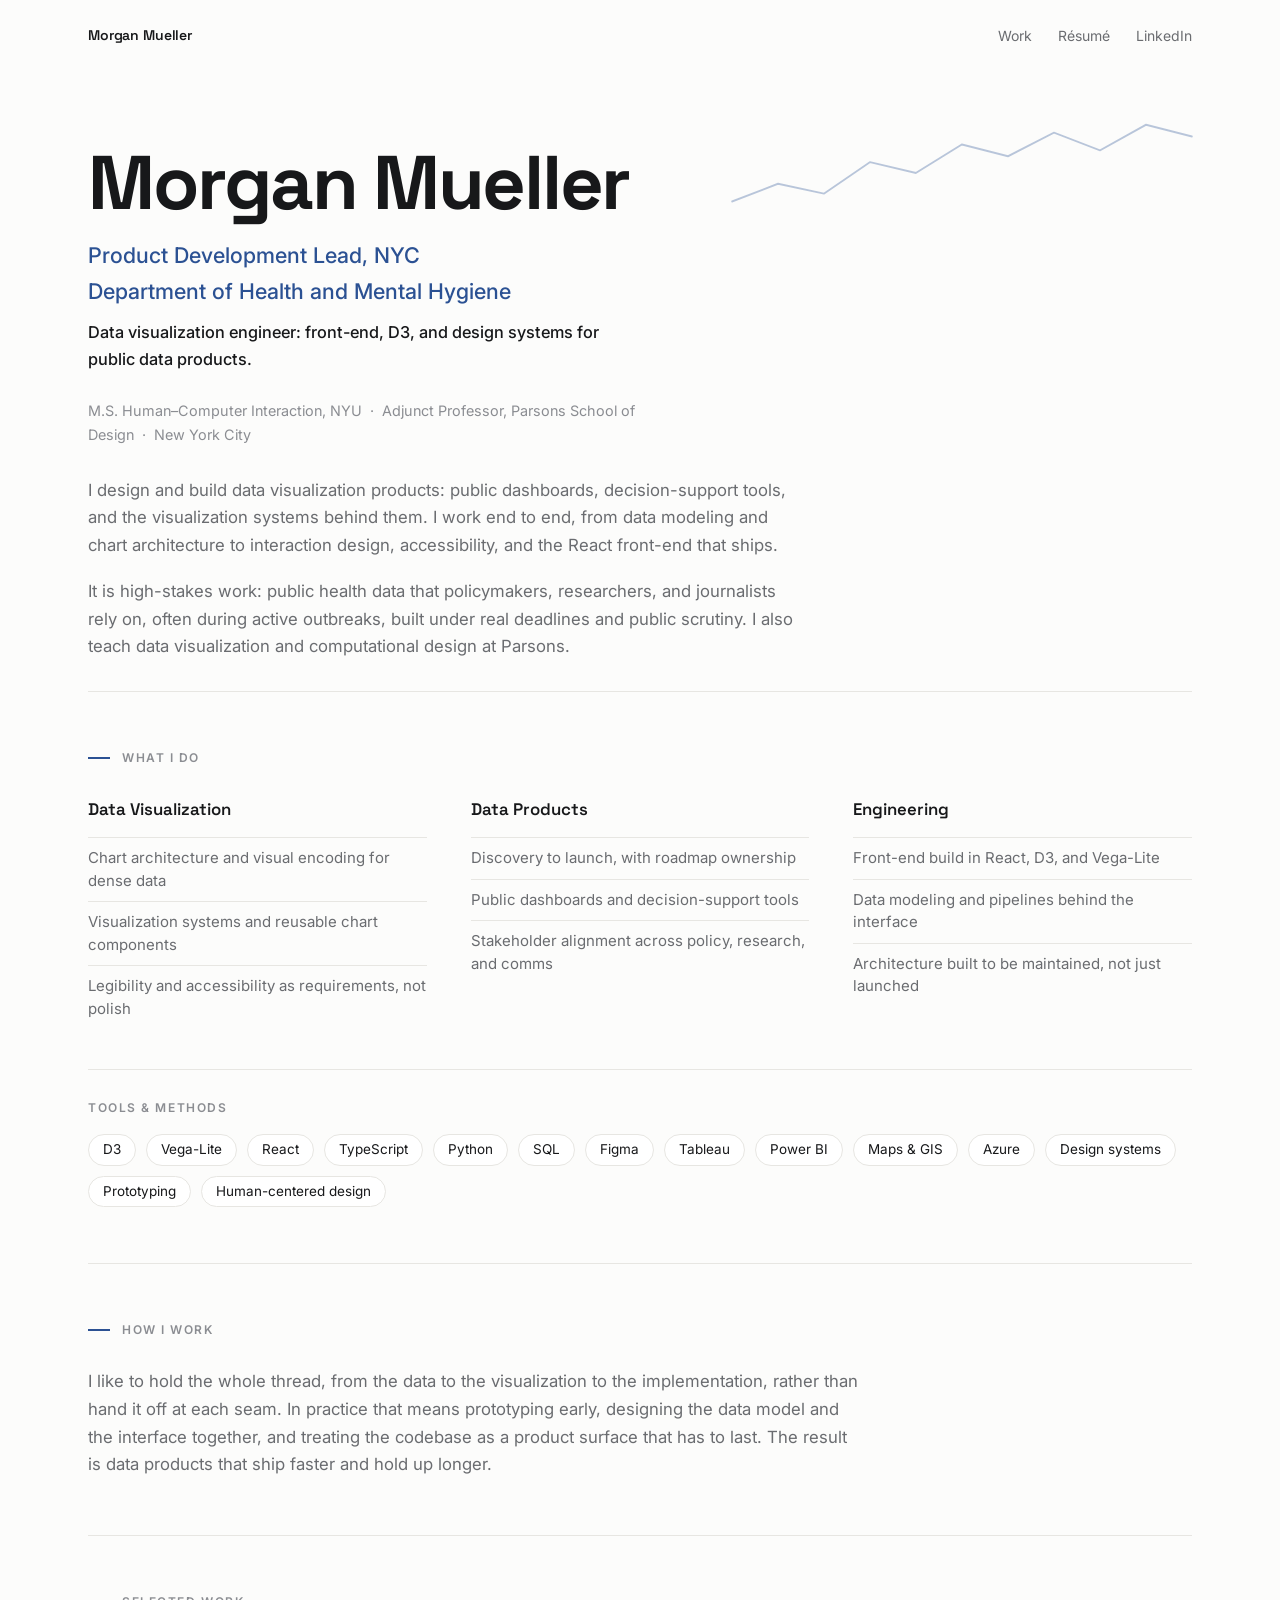
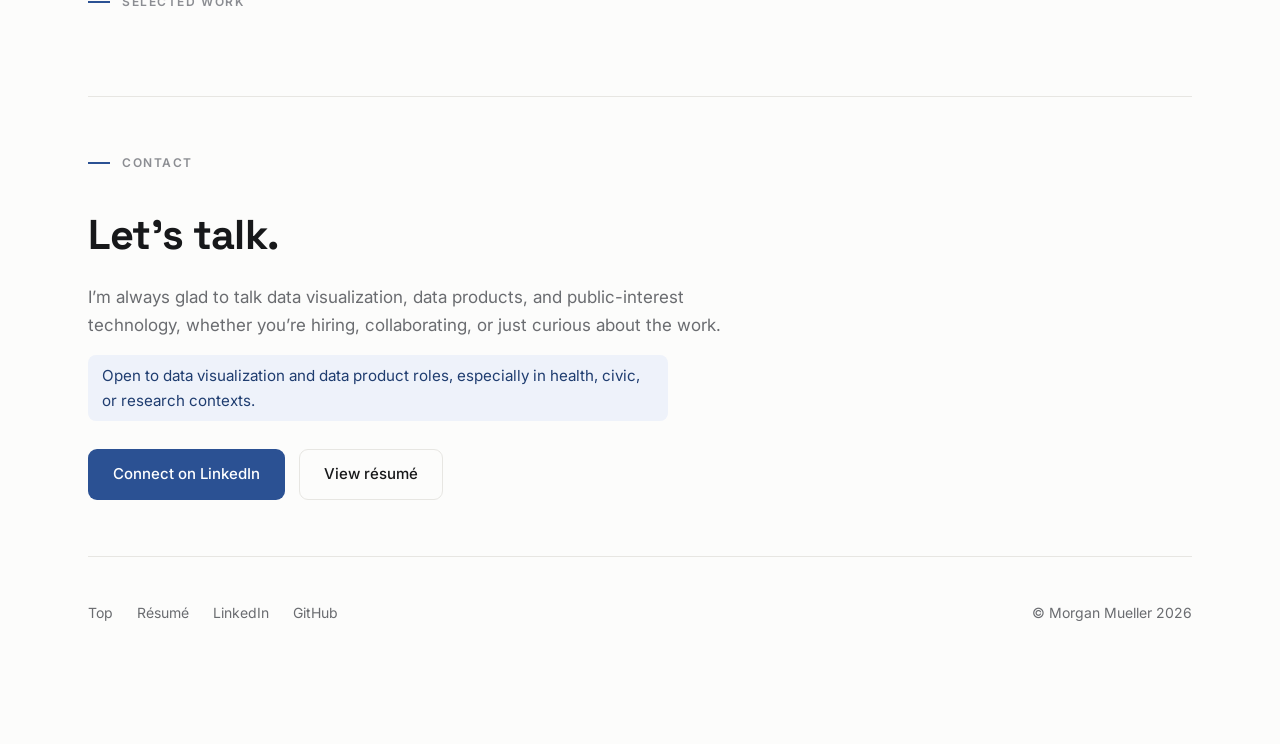
==== commit a6ed5ad5: "Add files via upload" ====
--- a/index.html
+++ b/index.html
@@ -8,8 +8,8 @@
 
   <title>Morgan Mueller | Data Visualization & Data Products</title>
   <meta name="author" content="Morgan Mueller">
-  <meta name="description" content="Morgan Mueller designs and builds data visualization products: public dashboards, decision-support tools, and the visualization systems behind them.">
-  <meta name="keywords" content="Morgan Mueller, data visualization, data products, dashboards, information design, D3, Vega-Lite, visualization systems, product design, product engineering, public health">
+  <meta name="description" content="Morgan Mueller is a data visualization engineer and product lead: front-end, React, D3, and design systems for public data products at the NYC Department of Health.">
+  <meta name="keywords" content="Morgan Mueller, data visualization engineer, front-end engineer, React, D3, Vega-Lite, design systems, dashboards, information design, data products, product design, product engineering, civic tech, public health">
 
   <link rel="canonical" href="https://morganmueller.com">
   <link rel="icon" href="assets/favicon.svg" type="image/svg+xml">
@@ -17,13 +17,13 @@
   <link rel="apple-touch-icon" href="assets/apple-touch-icon.png">
 
   <meta property="og:title" content="Morgan Mueller | Data Visualization & Data Products" />
-  <meta property="og:description" content="I design and build data visualization products: public dashboards, decision-support tools, and the visualization systems behind them." />
+  <meta property="og:description" content="Data visualization engineer and product lead: front-end, React, D3, and design systems for public data products." />
   <meta property="og:url" content="https://morganmueller.com" />
   <meta property="og:type" content="website" />
   <meta property="og:image" content="https://morganmueller.com/assets/og-image.png" />
   <meta name="twitter:card" content="summary_large_image" />
   <meta name="twitter:title" content="Morgan Mueller | Data Visualization & Data Products" />
-  <meta name="twitter:description" content="I design and build data visualization products, end to end." />
+  <meta name="twitter:description" content="Data visualization engineer and product lead. Front-end, React, D3, and design systems for public data products." />
   <meta name="twitter:image" content="https://morganmueller.com/assets/og-image.png" />
 
   <link rel="preconnect" href="https://fonts.googleapis.com">
@@ -54,6 +54,7 @@
         </svg>
         <h1>Morgan Mueller</h1>
         <p class="hero__role">Product Development Lead, NYC Department of Health and Mental Hygiene</p>
+        <p class="hero__craft">Data visualization engineer: front-end, D3, and design systems for public data products.</p>
         <p class="hero__meta">
           M.S. Human&ndash;Computer Interaction, NYU &nbsp;&middot;&nbsp;
           Adjunct Professor, Parsons School of Design &nbsp;&middot;&nbsp;
@@ -63,13 +64,13 @@
           I design and build data visualization products: public dashboards,
           decision-support tools, and the visualization systems behind them. I work end
           to end, from data modeling and chart architecture to interaction design,
-          accessibility, and the front-end that ships.
+          accessibility, and the React front-end that ships.
         </p>
         <p class="hero__lede">
-          For the past several years I&rsquo;ve led high-traffic public data products at the
-          NYC Department of Health, used by policymakers, researchers, journalists,
-          and the public. I also teach data visualization and computational design at
-          Parsons.
+          It is high-stakes work: public health data that policymakers, researchers, and
+          journalists rely on, often during active outbreaks, built under real deadlines
+          and public scrutiny. I also teach data visualization and computational design
+          at Parsons.
         </p>
       </section>
 
@@ -146,6 +147,10 @@
           public-interest technology, whether you&rsquo;re hiring, collaborating,
           or just curious about the work.
         </p>
+        <p class="contact__looking">
+          Open to data visualization and data product roles, especially in health,
+          civic, or research contexts.
+        </p>
         <div class="contact__actions">
           <a class="btn btn--primary" href="https://www.linkedin.com/in/morgan-mueller-6b3719a3/" target="_blank" rel="noopener">Connect on LinkedIn</a>
           <a class="btn btn--ghost" href="assets/resume.pdf" target="_blank" rel="noopener">View résumé</a>
--- a/css/main.css
+++ b/css/main.css
@@ -141,8 +141,17 @@
   font-size: clamp(1.15rem, 2vw, 1.35rem);
   font-weight: 500;
   color: var(--accent);
-  margin: 0 0 32px;
+  margin: 0 0 10px;
   max-width: 32ch;
+}
+
+.hero__craft {
+  position: relative;
+  font-size: 1.02rem;
+  font-weight: 500;
+  color: var(--text);
+  margin: 0 0 26px;
+  max-width: 52ch;
 }
 
 .hero__meta {
@@ -363,20 +372,30 @@
   box-shadow: none;
 }
 
-.card__thumb--lock {
-  display: flex;
+.card--locked:hover .card__thumb img { transform: none; }
+
+.card__thumb { position: relative; }
+
+.card__lockbadge {
+  position: absolute;
+  top: 10px;
+  right: 10px;
+  display: inline-flex;
   align-items: center;
-  justify-content: center;
-  aspect-ratio: 16 / 10;
-  background:
-    repeating-linear-gradient(45deg, var(--bg) 0 10px, #f4f3ef 10px 20px);
-  border-bottom: 1px solid var(--border);
-  color: var(--faint);
-}
-
-.card--unlocked .card__thumb--lock {
-  background: linear-gradient(135deg, #eef2fa, #f7f6f2);
-  color: var(--accent);
+  gap: 5px;
+  padding: 4px 9px 4px 7px;
+  font-size: 10.5px;
+  font-weight: 600;
+  letter-spacing: 0.04em;
+  text-transform: uppercase;
+  color: #fff;
+  background: rgba(23, 24, 26, 0.72);
+  border-radius: 999px;
+  backdrop-filter: blur(3px);
+}
+
+.card--unlocked .card__lockbadge {
+  background: var(--accent);
 }
 
 .lock-form {
@@ -462,7 +481,18 @@
 
 .contact__body {
   color: var(--muted);
+  margin: 0 0 16px;
+  max-width: 58ch;
+}
+
+.contact__looking {
+  display: inline-block;
   margin: 0 0 28px;
+  padding: 8px 14px;
+  font-size: 0.95rem;
+  color: var(--accent-strong);
+  background: #eef2fa;
+  border-radius: 8px;
   max-width: 58ch;
 }
 
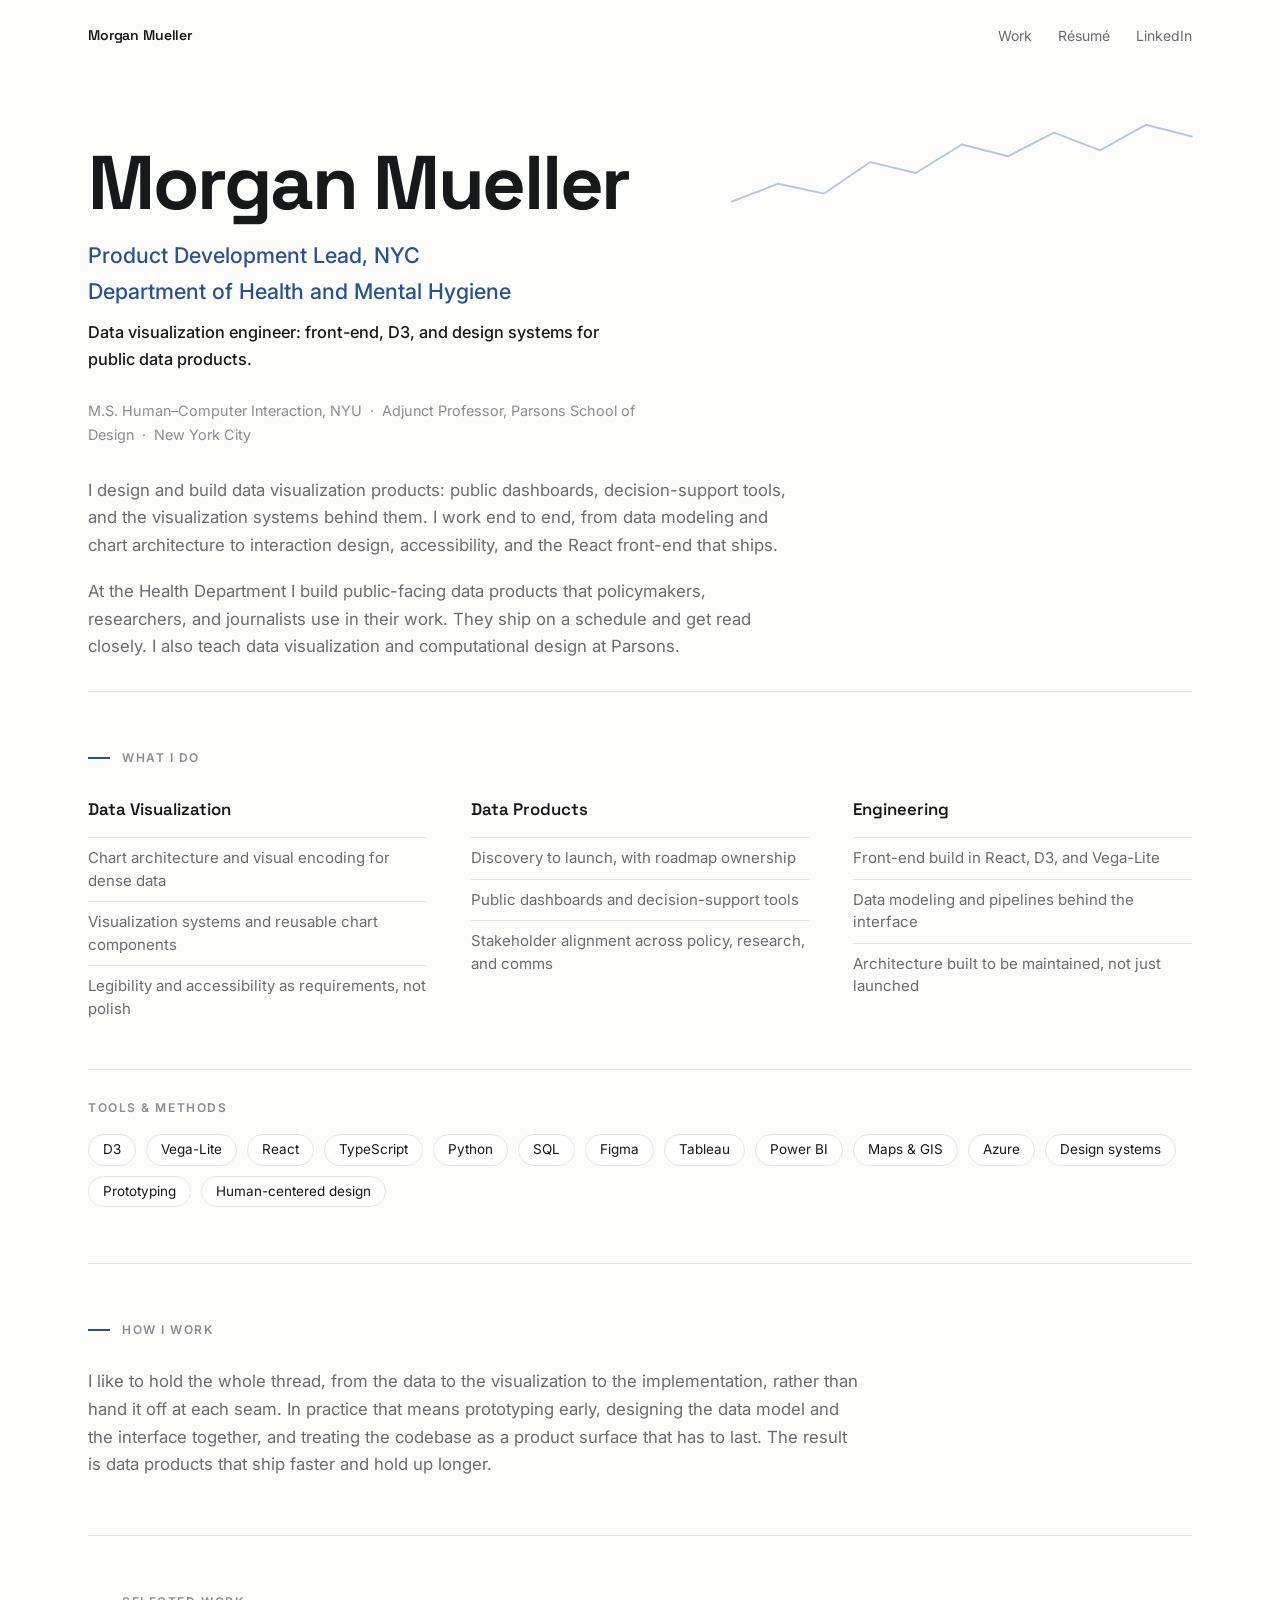
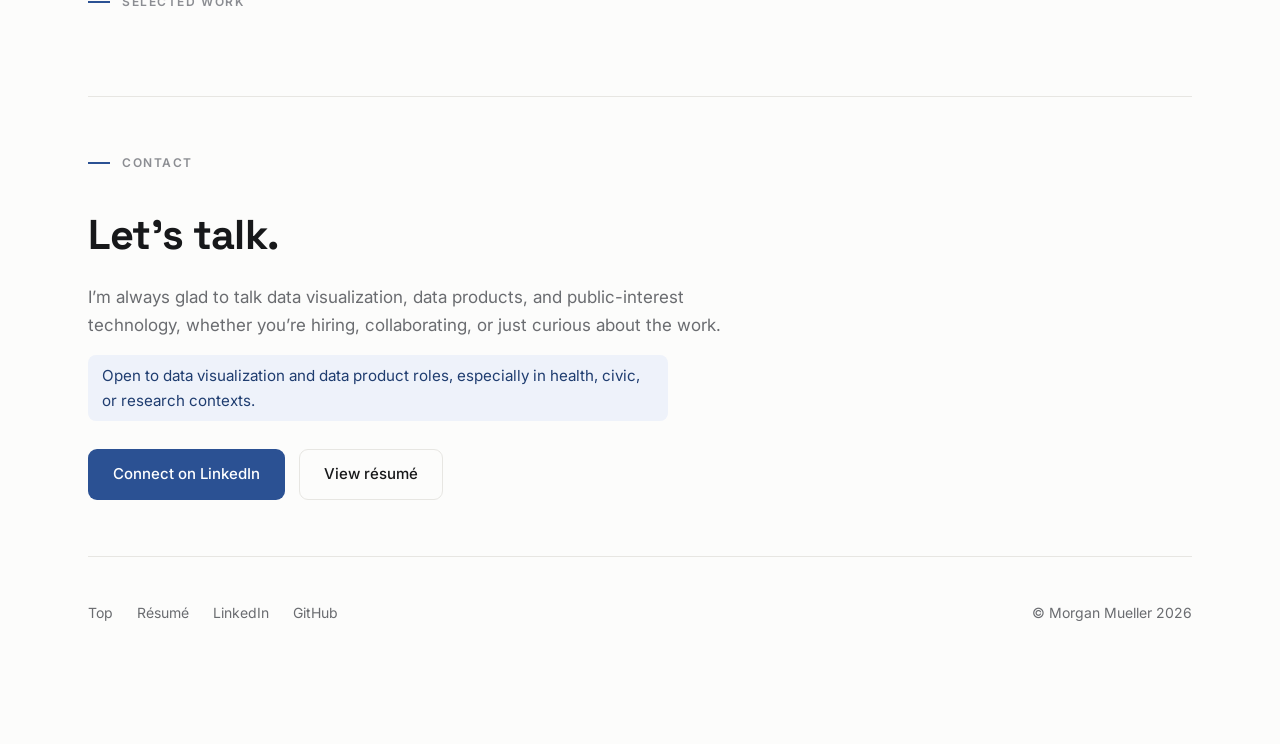
==== commit 406a8ed0: "Add files via upload" ====
--- a/index.html
+++ b/index.html
@@ -67,10 +67,9 @@
           accessibility, and the React front-end that ships.
         </p>
         <p class="hero__lede">
-          It is high-stakes work: public health data that policymakers, researchers, and
-          journalists rely on, often during active outbreaks, built under real deadlines
-          and public scrutiny. I also teach data visualization and computational design
-          at Parsons.
+          At the Health Department I build public-facing data products that policymakers,
+          researchers, and journalists use in their work. They ship on a schedule and get
+          read closely. I also teach data visualization and computational design at Parsons.
         </p>
       </section>
 
